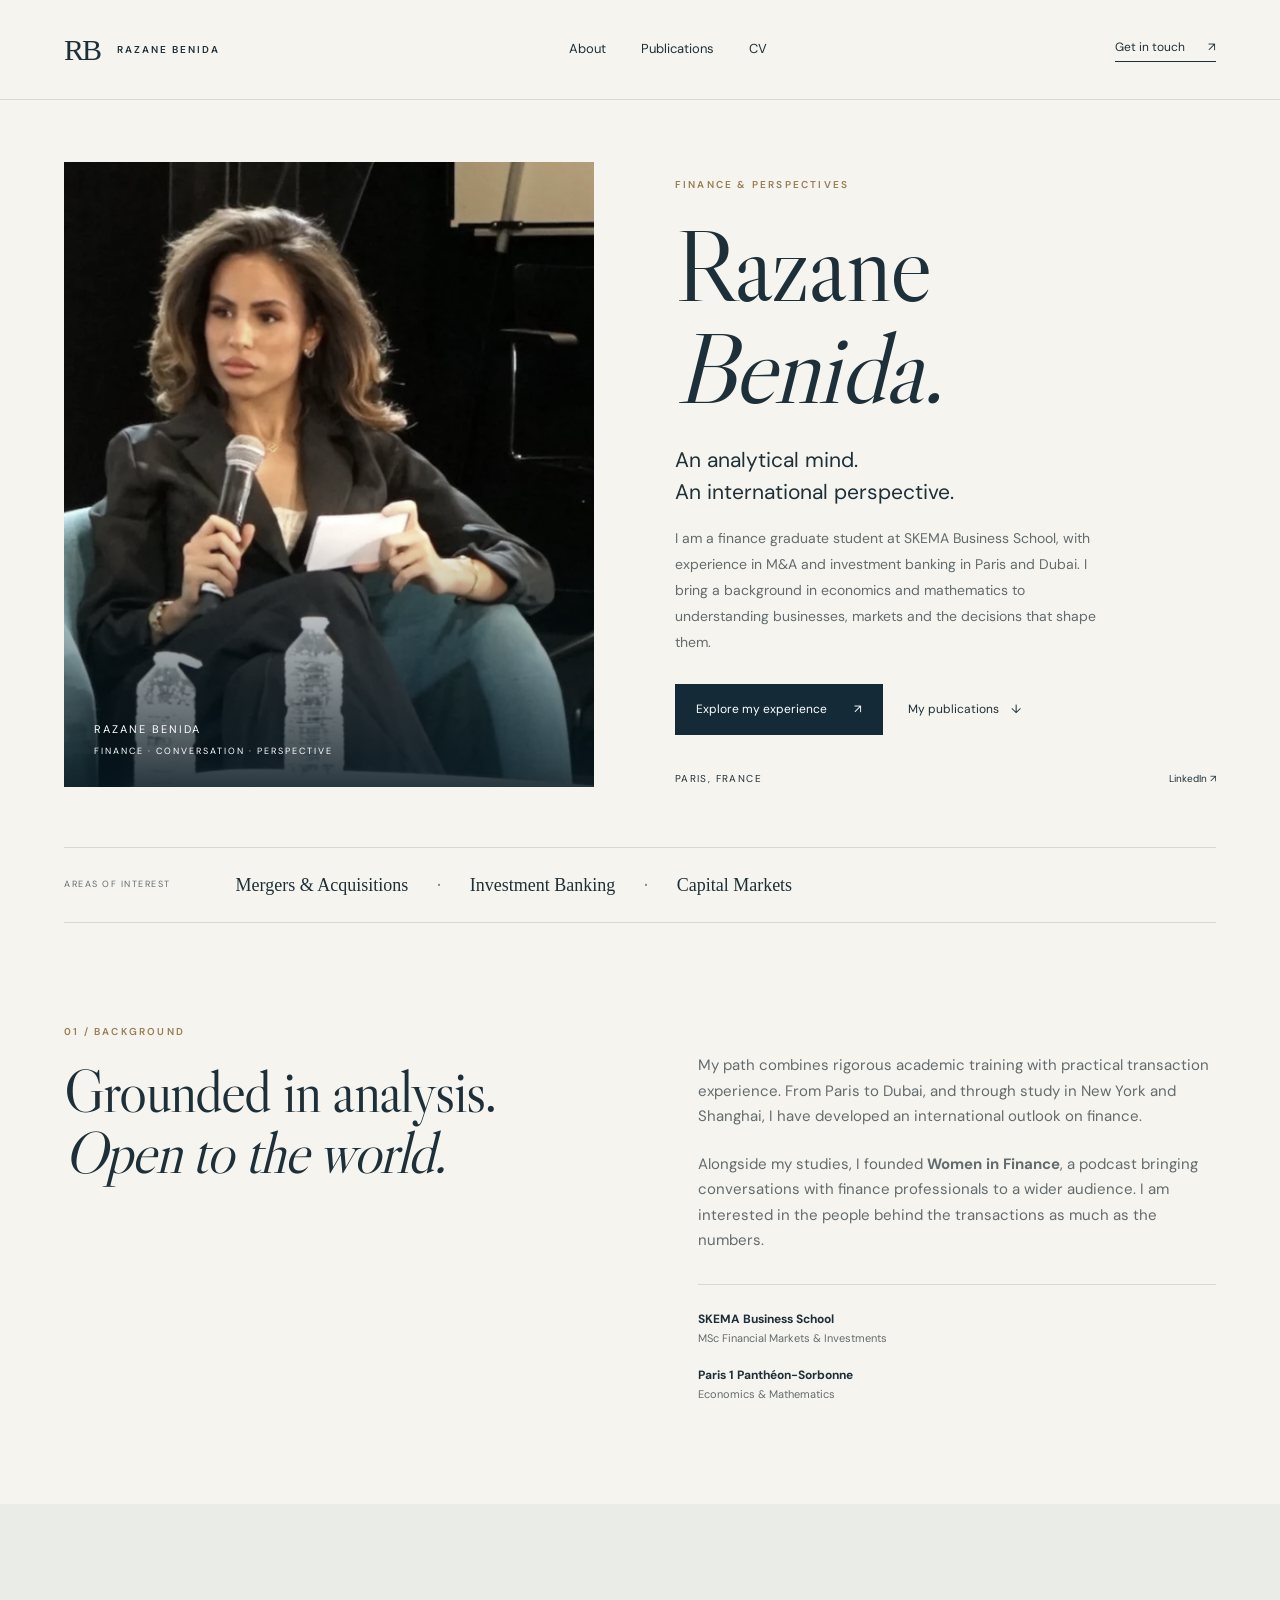
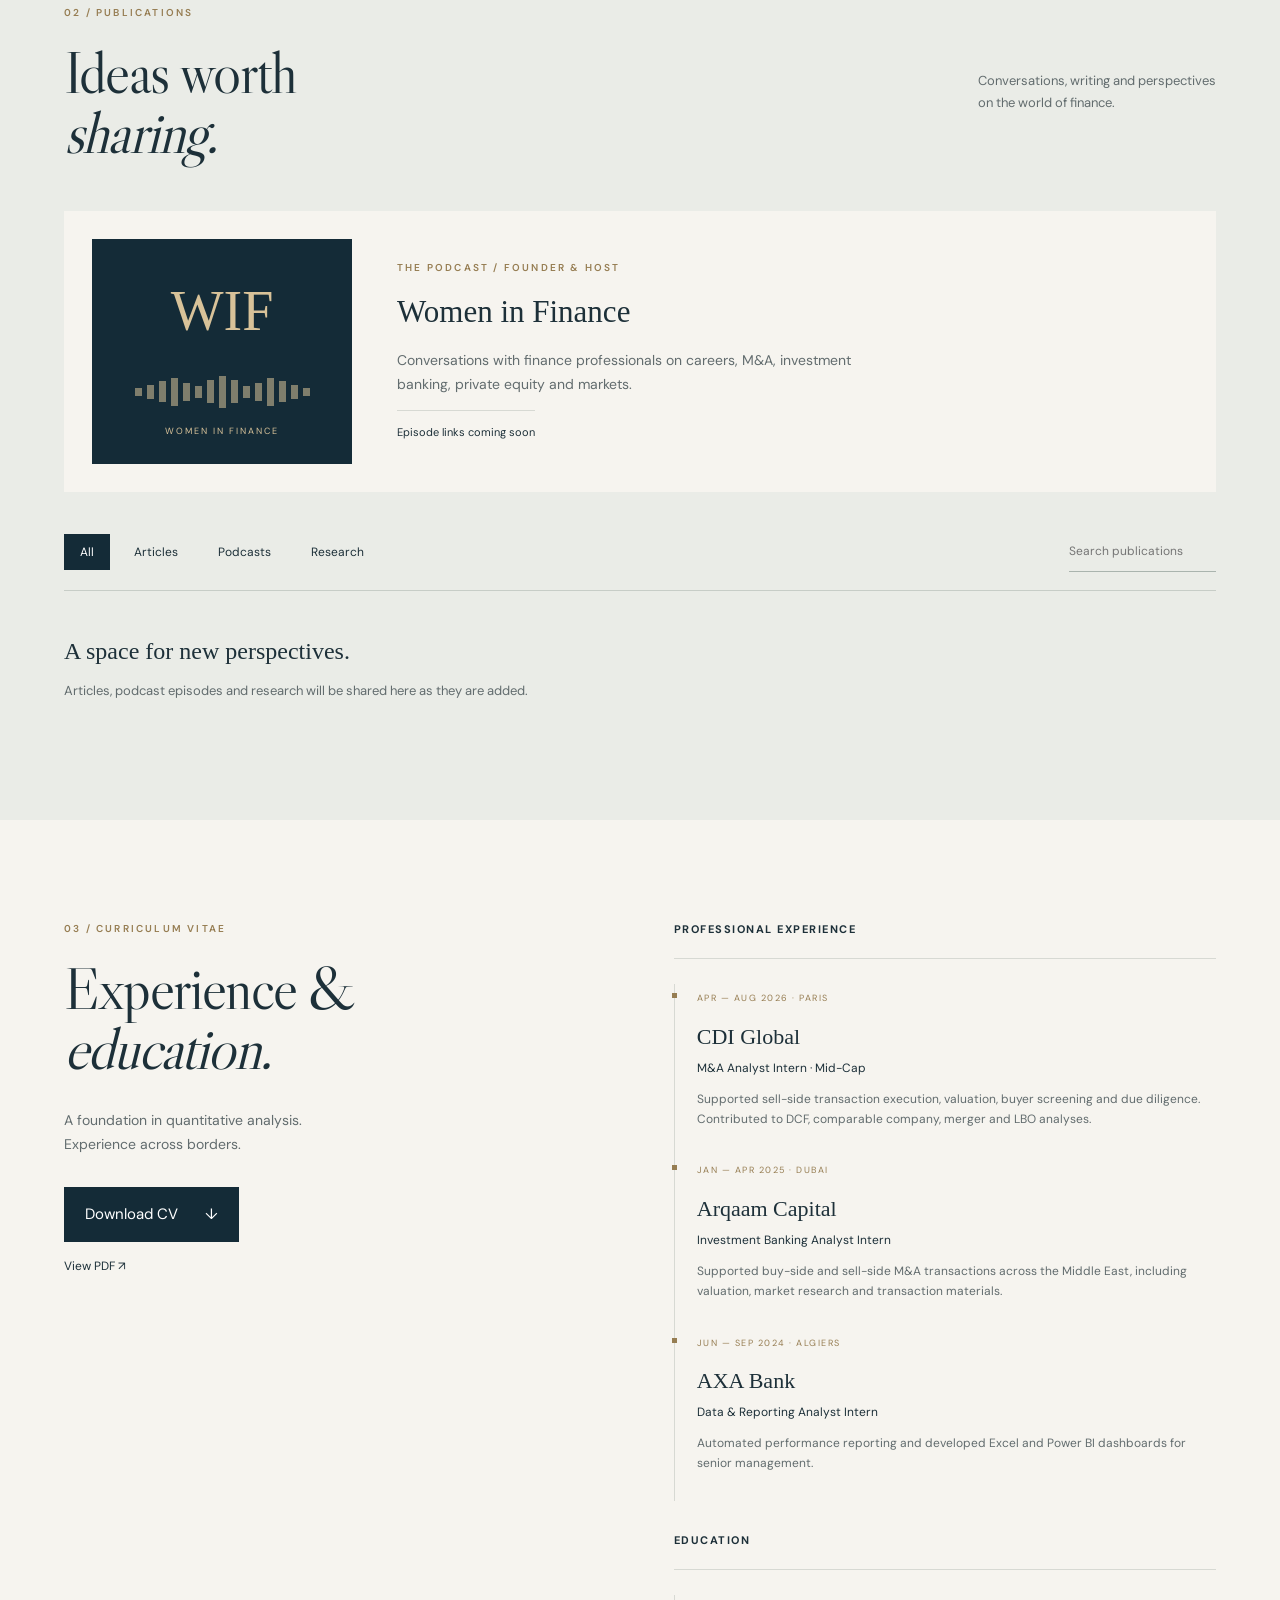
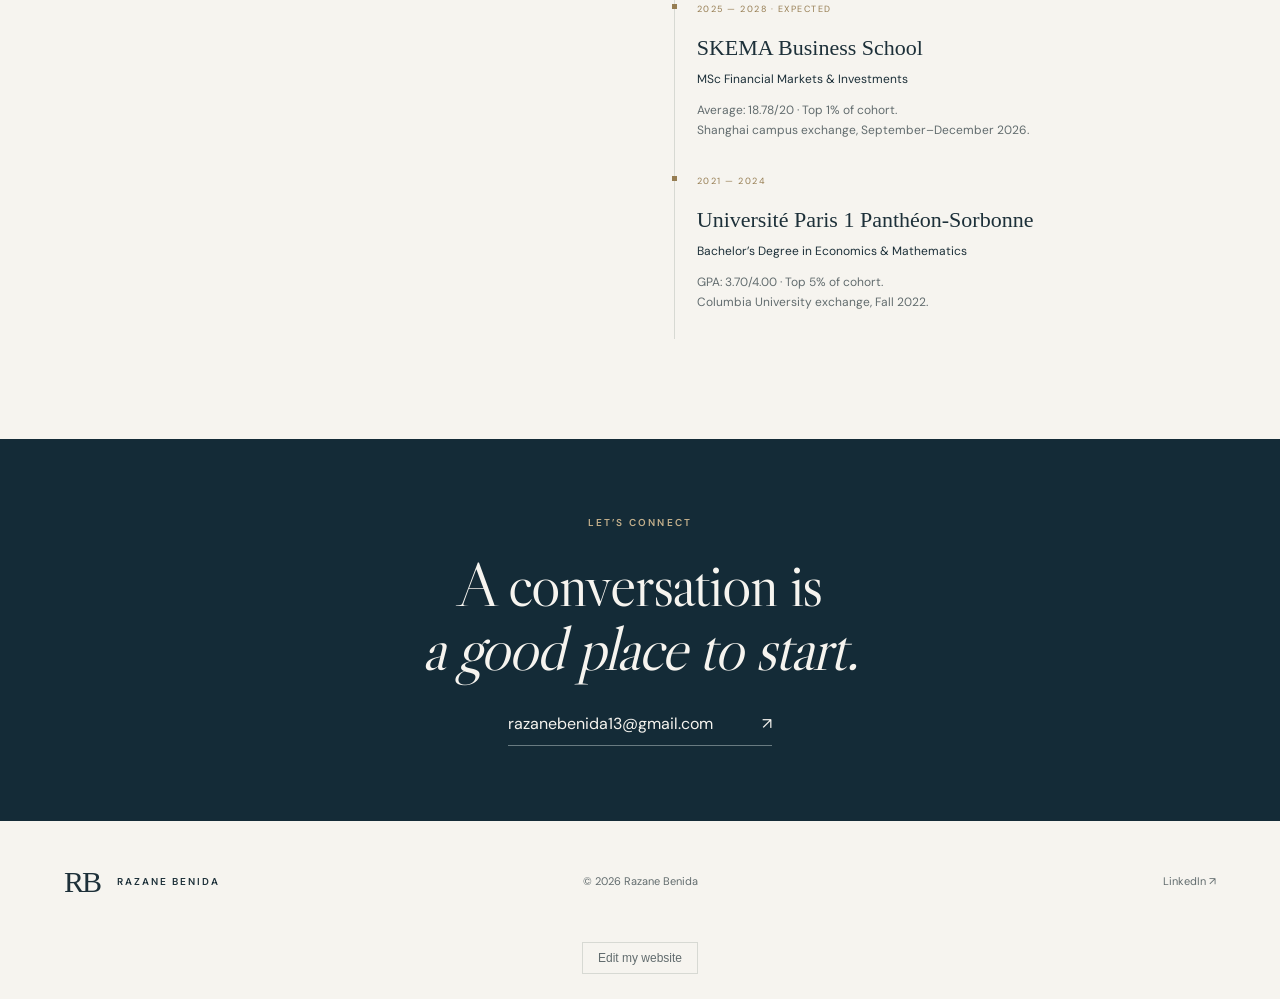
==== index.html @ 649f497b "Add files via upload" ====
<!doctype html>
<html lang="en"><head><meta charset="utf-8"><meta name="viewport" content="width=device-width, initial-scale=1"><title>Razane Benida | Finance, M&amp;A &amp; Perspectives</title><meta name="description" content="Discover Razane Benida’s experience in M&A and investment banking, academic background, and Women in Finance podcast."><meta name="theme-color" content="#142b37"><meta property="og:title" content="Razane Benida | Finance & Perspectives"><meta property="og:description" content="Experience, ideas and conversations across investment banking and finance."><meta property="og:type" content="website"><link rel="icon" href="assets/favicon.svg" type="image/svg+xml"><link rel="stylesheet" href="styles.css"><script type="application/ld+json">{"@context":"https://schema.org","@type":"Person","name":"Razane Benida","jobTitle":"MSc Financial Markets & Investments student","alumniOf":[{"@type":"CollegeOrUniversity","name":"Université Paris 1 Panthéon-Sorbonne"}],"sameAs":["https://www.linkedin.com/in/razane-benida"]}</script><script src="publications.js" defer></script><script src="site-content.js" defer></script><script src="script.js" defer></script><script src="editor.js" defer></script><link rel="stylesheet" href="editor.css"></head>
<body><a class="skip" href="#main">Skip to content</a><header><a class="brand" href="#about" aria-label="Razane Benida home">RB<span>RAZANE BENIDA</span></a><nav aria-label="Main navigation"><a href="#about">About</a><a href="#publications">Publications</a><a href="#cv">CV</a></nav><a class="header-contact" href="mailto:razanebenida13@gmail.com">Get in touch <span>↗</span></a></header>
<main id="main"><section class="hero" id="about"><div class="portrait"><img src="assets/razane-benida.png" alt="Razane Benida speaking into a microphone at a panel discussion" width="698" height="692"><div class="portrait-caption"><span>RAZANE BENIDA</span><span>FINANCE · CONVERSATION · PERSPECTIVE</span></div></div><div class="intro"><p class="eyebrow">FINANCE &amp; PERSPECTIVES</p><h1>Razane<br><em>Benida.</em></h1><p class="lead">An analytical mind.<br>An international perspective.</p><p class="bio">I am a finance graduate student at SKEMA Business School, with experience in M&amp;A and investment banking in Paris and Dubai. I bring a background in economics and mathematics to understanding businesses, markets and the decisions that shape them.</p><div class="hero-links"><a class="button" href="#cv">Explore my experience <span>↗</span></a><a class="text-link" href="#publications">My publications <span>↓</span></a></div><div class="intro-foot"><span>PARIS, FRANCE</span><a href="https://www.linkedin.com/in/razane-benida" target="_blank" rel="noopener noreferrer">LinkedIn ↗</a></div></div></section>
<div class="focus-strip"><span>AREAS OF INTEREST</span><p>Mergers &amp; Acquisitions <b>·</b> Investment Banking <b>·</b> Capital Markets</p></div>
<section class="section journey"><div class="section-heading"><p class="eyebrow">01 / BACKGROUND</p><h2>Grounded in analysis.<br><em>Open to the world.</em></h2></div><div class="journey-copy"><p>My path combines rigorous academic training with practical transaction experience. From Paris to Dubai, and through study in New York and Shanghai, I have developed an international outlook on finance.</p><p>Alongside my studies, I founded <strong>Women in Finance</strong>, a podcast bringing conversations with finance professionals to a wider audience. I am interested in the people behind the transactions as much as the numbers.</p><div class="credentials"><div><strong>SKEMA Business School</strong><span>MSc Financial Markets &amp; Investments</span></div><div><strong>Paris 1 Panthéon-Sorbonne</strong><span>Economics &amp; Mathematics</span></div></div></div></section>
<section class="publications section" id="publications"><div class="publication-top"><div><p class="eyebrow">02 / PUBLICATIONS</p><h2>Ideas worth<br><em>sharing.</em></h2></div><p class="section-note">Conversations, writing and perspectives<br>on the world of finance.</p></div><article class="podcast-feature"><div class="podcast-art" aria-hidden="true"><span>WIF</span><div class="wave"><i style="height:8px"></i><i style="height:14px"></i><i style="height:21px"></i><i style="height:28px"></i><i style="height:18px"></i><i style="height:12px"></i><i style="height:23px"></i><i style="height:32px"></i><i style="height:23px"></i><i style="height:12px"></i><i style="height:18px"></i><i style="height:28px"></i><i style="height:21px"></i><i style="height:14px"></i><i style="height:8px"></i></div><small>WOMEN IN FINANCE</small></div><div><p class="eyebrow">THE PODCAST / FOUNDER &amp; HOST</p><h3>Women in Finance</h3><p>Conversations with finance professionals on careers, M&amp;A, investment banking, private equity and markets.</p><span class="soon">Episode links coming soon</span></div></article><div class="publication-controls"><div class="filters" role="group" aria-label="Filter publications"><button class="active" data-filter="All" aria-pressed="true">All</button><button data-filter="Article" aria-pressed="false">Articles</button><button data-filter="Podcast" aria-pressed="false">Podcasts</button><button data-filter="Research" aria-pressed="false">Research</button></div><label class="search-label"><span class="sr-only">Search publications</span><input id="search" type="search" placeholder="Search publications" autocomplete="off"></label></div><div id="publication-list" aria-live="polite"></div><noscript><p>Articles and episode links will be added soon. Enable JavaScript to search the publication library.</p></noscript></section>
<section class="section cv" id="cv"><div class="cv-heading"><p class="eyebrow">03 / CURRICULUM VITAE</p><h2>Experience &amp;<br><em>education.</em></h2><p>A foundation in quantitative analysis.<br>Experience across borders.</p><a class="button" href="assets/Razane_Benida_CV.pdf" download>Download CV <span>↓</span></a><a class="cv-view" href="assets/Razane_Benida_CV.pdf" target="_blank" rel="noopener">View PDF ↗</a></div><div class="timeline"><h3>Professional experience</h3><article><span class="date">APR — AUG 2026 · PARIS</span><h4>CDI Global</h4><p class="role">M&amp;A Analyst Intern · Mid-Cap</p><p>Supported sell-side transaction execution, valuation, buyer screening and due diligence. Contributed to DCF, comparable company, merger and LBO analyses.</p></article><article><span class="date">JAN — APR 2025 · DUBAI</span><h4>Arqaam Capital</h4><p class="role">Investment Banking Analyst Intern</p><p>Supported buy-side and sell-side M&amp;A transactions across the Middle East, including valuation, market research and transaction materials.</p></article><article><span class="date">JUN — SEP 2024 · ALGIERS</span><h4>AXA Bank</h4><p class="role">Data &amp; Reporting Analyst Intern</p><p>Automated performance reporting and developed Excel and Power BI dashboards for senior management.</p></article><h3 class="education-title">Education</h3><article><span class="date">2025 — 2028 · EXPECTED</span><h4>SKEMA Business School</h4><p class="role">MSc Financial Markets &amp; Investments</p><p>Average: 18.78/20 · Top 1% of cohort.<br>Shanghai campus exchange, September–December 2026.</p></article><article><span class="date">2021 — 2024</span><h4>Université Paris 1 Panthéon-Sorbonne</h4><p class="role">Bachelor’s Degree in Economics &amp; Mathematics</p><p>GPA: 3.70/4.00 · Top 5% of cohort.<br>Columbia University exchange, Fall 2022.</p></article></div></section>
<section class="contact"><p class="eyebrow">LET’S CONNECT</p><h2>A conversation is<br><em>a good place to start.</em></h2><a href="mailto:razanebenida13@gmail.com">razanebenida13@gmail.com <span>↗</span></a></section></main><footer><a class="brand" href="#about">RB<span>RAZANE BENIDA</span></a><span class="copyright">© <span id="year">2026</span> Razane Benida</span><a href="https://www.linkedin.com/in/razane-benida" target="_blank" rel="noopener noreferrer">LinkedIn ↗</a></footer><button id="open-editor" class="edit-launch" type="button">Edit my website</button></body></html>
---- styles.css ----
@import url('https://fonts.googleapis.com/css2?family=DM+Sans:wght@400;450;500;600;700&family=Libre+Caslon+Display&display=swap');
:root{--navy:#142b37;--ink:#1d3039;--paper:#f6f4ef;--muted:#626c6e;--line:#d7d9d3;--gold:#967d52}*{box-sizing:border-box}html{scroll-behavior:smooth;scroll-padding-top:95px}body{margin:0;background:var(--paper);color:var(--ink);font-family:'DM Sans',Arial,sans-serif;font-size:15px;line-height:1.7}a{color:inherit;text-decoration:none}button,input{font:inherit}a,button,input{outline-offset:5px}a:focus-visible,button:focus-visible,input:focus-visible{outline:2px solid var(--gold)}header{height:100px;max-width:1440px;padding:0 5%;margin:auto;display:flex;align-items:center;justify-content:space-between;border-bottom:1px solid var(--line)}.brand{display:flex;align-items:center;gap:17px;font-family:Georgia,serif;font-size:30px;letter-spacing:-2px}.brand span{font-family:'DM Sans',Arial,sans-serif;font-size:10px;letter-spacing:2px;font-weight:600}nav{display:flex;gap:35px;font-size:13px}nav a:hover,.text-link:hover{color:var(--gold)}.header-contact{font-size:12px;border-bottom:1px solid var(--ink);padding-bottom:4px}.header-contact span{margin-left:20px}main{max-width:1440px;margin:auto}.hero{display:grid;grid-template-columns:46% 54%;padding:62px 5% 60px;gap:0}.portrait{position:relative;align-self:stretch;min-height:550px;background:#192a2b;overflow:hidden}.portrait img{width:100%;height:100%;position:absolute;object-fit:cover;object-position:46% center;filter:saturate(.65)}.portrait:after{content:'';position:absolute;inset:60% 0 0;background:linear-gradient(transparent,rgba(4,20,28,.85))}.portrait-caption{position:absolute;bottom:28px;left:30px;right:25px;z-index:1;display:flex;flex-direction:column;gap:5px;color:white;font-size:9px;letter-spacing:2px}.portrait-caption span:first-child{font-size:11px}.intro{padding:14px 0 0 13%;display:flex;flex-direction:column}.eyebrow{font-size:10px;letter-spacing:2.2px;font-weight:600;margin:0 0 22px;color:var(--gold)}h1,h2,h3,h4,p{margin-top:0}h1,h2{font-family:'Libre Caslon Display',Georgia,serif;font-weight:400;letter-spacing:-1.8px;line-height:1.02}h1{font-size:100px;margin-bottom:26px}h1 em,h2 em{font-weight:400}h2{font-size:59px;margin-bottom:30px}.lead{font-size:21px;line-height:1.5;margin-bottom:18px}.bio{font-size:14px;color:var(--muted);max-width:430px;line-height:1.85}.hero-links{display:flex;align-items:center;gap:25px;margin-top:15px;font-size:12px}.button{background:var(--navy);color:#fff;padding:15px 21px;display:inline-flex;align-items:center;gap:27px;transition:background .2s}.button:hover{background:#355563}.text-link{white-space:nowrap}.text-link span{margin-left:9px}.intro-foot{margin-top:auto;padding-top:35px;display:flex;justify-content:space-between;font-size:10px;letter-spacing:1.4px}.intro-foot a{letter-spacing:0}.focus-strip{margin:0 5%;border-block:1px solid var(--line);display:flex;align-items:center;gap:65px;padding:22px 0}.focus-strip>span{font-size:9px;letter-spacing:1.5px;color:var(--muted)}.focus-strip p{margin:0;font-family:Georgia,serif;font-size:18px}.focus-strip b{font-weight:400;color:var(--gold);padding:0 24px}.section{padding:100px 5%;scroll-margin-top:25px}.journey{display:grid;grid-template-columns:1fr 1fr;gap:10%}.journey-copy{padding-top:30px;color:var(--muted)}.journey-copy p{margin-bottom:22px}.credentials{border-top:1px solid var(--line);margin-top:30px;padding-top:24px;display:grid;gap:17px}.credentials strong,.credentials span{display:block;font-size:12px}.credentials strong{color:var(--ink)}.credentials span{font-size:11px}.publications{background:#eaece7}.publication-top{display:flex;justify-content:space-between;align-items:center}.section-note{font-size:13px;color:var(--muted)}.podcast-feature{display:grid;grid-template-columns:260px 1fr;background:var(--paper);gap:45px;padding:28px;margin:18px 0 40px;align-items:center}.podcast-art{background:var(--navy);color:#d8c299;min-height:225px;text-align:center;padding:25px;display:flex;flex-direction:column;justify-content:space-between}.podcast-art>span{font-family:Georgia,serif;font-size:56px}.podcast-art small{font-size:9px;letter-spacing:2px}.wave{font-size:23px;letter-spacing:3px;opacity:.55}.podcast-feature .eyebrow{margin-bottom:10px}.podcast-feature h3{font-family:Georgia,serif;font-size:31px;font-weight:400;margin-bottom:10px}.podcast-feature p:not(.eyebrow){color:var(--muted);max-width:510px;font-size:14px}.soon{font-size:11px;border-top:1px solid var(--line);padding-top:12px;display:inline-block}.publication-controls{display:flex;justify-content:space-between;gap:20px;align-items:center;border-bottom:1px solid #c7cdc7;padding-bottom:18px}.filters{display:flex;gap:8px;flex-wrap:wrap}.filters button{border:0;padding:8px 16px;cursor:pointer;background:transparent;font-size:12px;color:var(--ink)}.filters button.active{background:var(--navy);color:white}.search-label input{background:transparent;border:0;border-bottom:1px solid #aab4ae;padding:9px 0;font-size:12px;border-radius:0;max-width:100%}.empty{padding:40px 0 5px;color:var(--muted);font-size:13px}.empty strong{display:block;color:var(--ink);font-family:Georgia,serif;font-weight:400;font-size:24px;margin-bottom:8px}.publication-item{padding:28px 0;border-bottom:1px solid var(--line);display:grid;grid-template-columns:130px 1fr;gap:20px}.publication-item h3{font-family:Georgia,serif;font-size:25px;font-weight:400;margin-bottom:7px}.publication-item p{font-size:13px;color:var(--muted)}.publication-item a{font-size:12px;border-bottom:1px solid var(--gold)}.cv{display:grid;grid-template-columns:1fr 1.15fr;gap:12%}.cv-heading{align-self:start;position:sticky;top:45px}.cv-heading>p:not(.eyebrow){color:var(--muted);font-size:14px;margin-bottom:30px}.cv-view{display:block;margin-top:14px;font-size:12px}.timeline h3{font-size:11px;letter-spacing:1.5px;text-transform:uppercase;border-bottom:1px solid var(--line);padding-bottom:20px;margin-bottom:25px}.timeline article{padding:0 0 27px 22px;border-left:1px solid var(--line);position:relative}.timeline article:before{content:'';position:absolute;width:5px;height:5px;top:9px;left:-3px;background:var(--gold)}.date{font-size:9px;letter-spacing:1.5px;color:var(--gold)}.timeline h4{font-family:Georgia,serif;font-size:22px;font-weight:400;margin:8px 0 3px}.timeline .role{font-size:12px;color:var(--ink);margin-bottom:10px}.timeline p{font-size:12px;color:var(--muted);margin-bottom:0}.education-title{margin-top:30px}.contact{background:var(--navy);color:var(--paper);padding:75px 10%;text-align:center}.contact .eyebrow{color:#c4b08c}.contact h2{font-size:62px}.contact>a{display:inline-block;font-size:16px;padding-bottom:8px;border-bottom:1px solid #697b81}.contact>a span{margin-left:45px}footer{display:flex;align-items:center;justify-content:space-between;max-width:1440px;margin:auto;padding:35px 5%;font-size:11px;color:var(--muted)}footer .brand{color:var(--ink)}.sr-only,.skip{position:absolute;width:1px;height:1px;overflow:hidden;clip:rect(0,0,0,0)}.skip:focus{clip:auto;width:auto;height:auto;left:12px;top:12px;background:white;padding:10px;z-index:5}@media(min-width:1440px){.portrait{min-height:630px}}@media(max-width:1000px){h1{font-size:78px}.intro{padding-left:9%}.hero-links{flex-direction:column;align-items:flex-start;gap:15px}.portrait{min-height:580px}h2{font-size:48px}.focus-strip{gap:30px}.focus-strip b{padding:0 10px}.brand span{font-size:9px;letter-spacing:1px}.journey{gap:6%}.cv{gap:8%}}@media(max-width:700px){header{height:80px;flex-wrap:wrap}.brand{font-size:26px}.brand span{font-size:8px}nav{gap:17px;font-size:11px}.header-contact{display:none}.hero{grid-template-columns:1fr;padding-top:25px;gap:30px}.portrait{min-height:420px;height:68vh;max-height:550px}.portrait img{object-position:center 38%}.intro{padding:0 3%}.intro .eyebrow{margin-bottom:18px}h1{font-size:80px}.lead{font-size:21px}.hero-links{flex-direction:row;flex-wrap:wrap;align-items:center}.intro-foot{padding-top:30px}.focus-strip{display:block;padding:20px 0}.focus-strip p{font-size:14px;margin-top:8px}.focus-strip b{padding:0 5px}.section{padding:65px 7%}.journey,.cv{grid-template-columns:1fr;gap:18px}.journey-copy{padding-top:0}.publication-top{display:block}.section-note{margin-bottom:25px}.podcast-feature{grid-template-columns:1fr;gap:25px;padding:22px}.podcast-art{min-height:240px}.publication-controls{align-items:flex-start;flex-direction:column}.filters{gap:2px}.filters button{padding:8px 13px}.search-label,.search-label input{width:100%}.cv-heading{position:static;margin-bottom:30px}.contact{padding:60px 7%}.contact h2{font-size:46px}.contact>a{font-size:13px}.contact>a span{margin-left:10px}footer{gap:25px;flex-wrap:wrap}footer .brand span{display:none}.publication-item{grid-template-columns:1fr;gap:5px}}@media(prefers-reduced-motion:reduce){html{scroll-behavior:auto}*{transition:none!important}}
/* Balanced footer and centered podcast artwork. */
footer{display:grid;grid-template-columns:minmax(0,1fr) auto minmax(0,1fr)}
footer>.brand{justify-self:start}footer>.copyright{justify-self:center;text-align:center}footer>a:last-child{justify-self:end}
.podcast-art{min-width:0;overflow:hidden;align-items:center}
.wave{display:flex;align-items:center;justify-content:center;gap:5px;width:100%;max-width:190px;height:36px;letter-spacing:0;flex-shrink:0}
.wave i{display:block;flex:0 1 7px;min-width:2px;background:currentColor}
@media(max-width:420px){footer{grid-template-columns:1fr auto;gap:18px}footer>.copyright{grid-column:1 / -1;grid-row:2;justify-self:center}footer>a:last-child{grid-column:2;grid-row:1}}
---- editor.css ----
.edit-launch{display:block;margin:0 auto 25px;padding:8px 15px;color:#626c6e;background:transparent;border:1px solid #d7d9d3;font:12px Arial;cursor:pointer}.editor{border:0;padding:0;width:min(620px,94vw);max-height:90vh;background:#f6f4ef;color:#142b37;box-shadow:0 20px 100px #0005}.editor::backdrop{background:#142b3799}.editor-inner{padding:28px}.editor h2{font:32px Georgia;margin:0 0 12px;letter-spacing:0}.editor h3{font:20px Georgia;margin:26px 0 12px}.editor p{font-size:13px}.editor label{display:block;font-size:12px;margin:12px 0}.editor input,.editor textarea,.editor select{display:block;width:100%;padding:10px;border:1px solid #b7c2c2;background:white;color:#142b37;font:14px Arial;margin-top:5px}.editor textarea{min-height:90px}.editor button,.edit-toolbar button{padding:10px 14px;border:1px solid #9ba9ab;background:white;color:#142b37;cursor:pointer;font:12px Arial}.editor .primary,.edit-toolbar .primary{background:#142b37;color:white}.editor-actions{display:flex;flex-wrap:wrap;gap:8px;margin:14px 0}.editor small{font-size:11px;display:block}.editor-status{padding:10px;background:#eaece7;font-size:12px;min-height:40px}.edit-toolbar{position:sticky;top:0;z-index:20;background:#fff;padding:12px 5%;border-bottom:1px solid #b7c2c2;display:flex;flex-wrap:wrap;align-items:center;gap:12px;font-size:12px}.editing [data-edit]{outline:1px dashed #967d52;outline-offset:4px;cursor:text}.editor-post{border-top:1px solid #d7d9d3;padding:12px 0;display:flex;align-items:center;justify-content:space-between;gap:10px;font-size:13px}.editor-post span{overflow-wrap:anywhere}.editor-close{float:right}.editor form{margin-bottom:25px}@media print{.edit-launch,.edit-toolbar,.editor{display:none}}
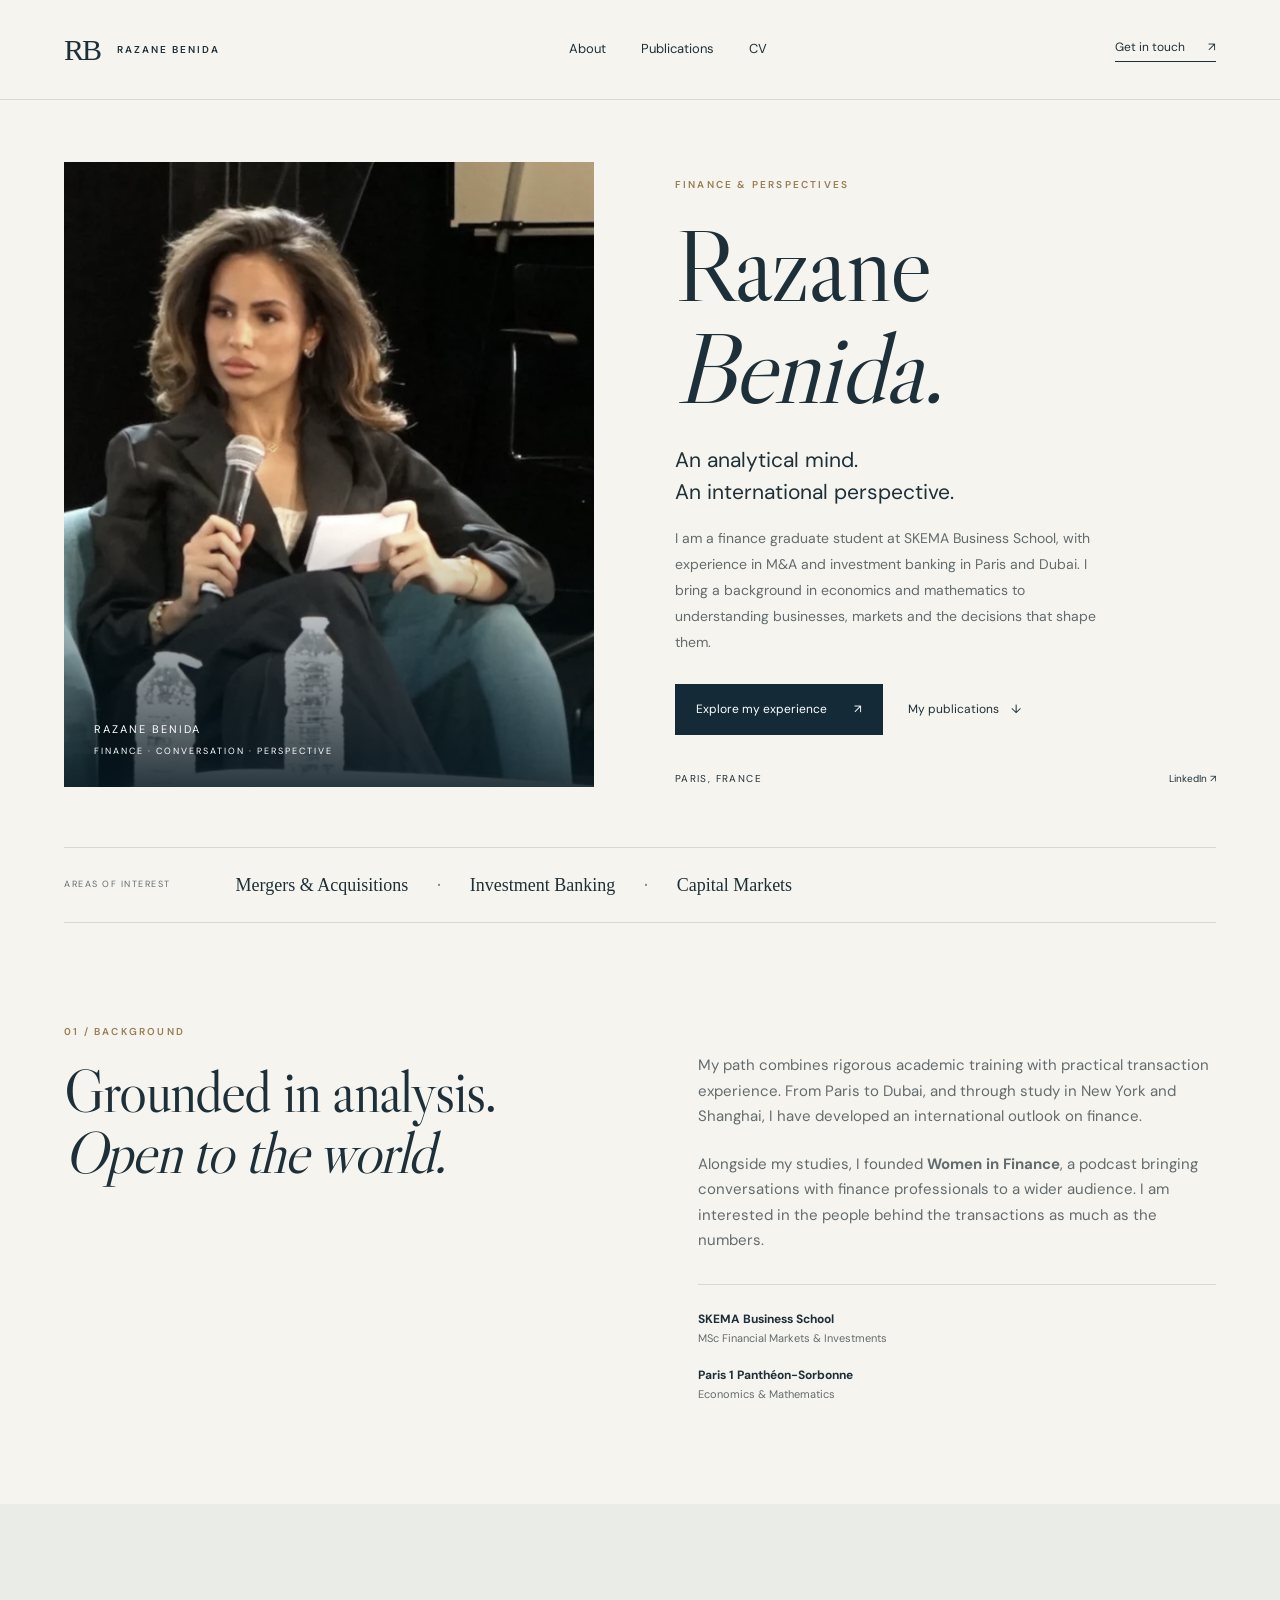
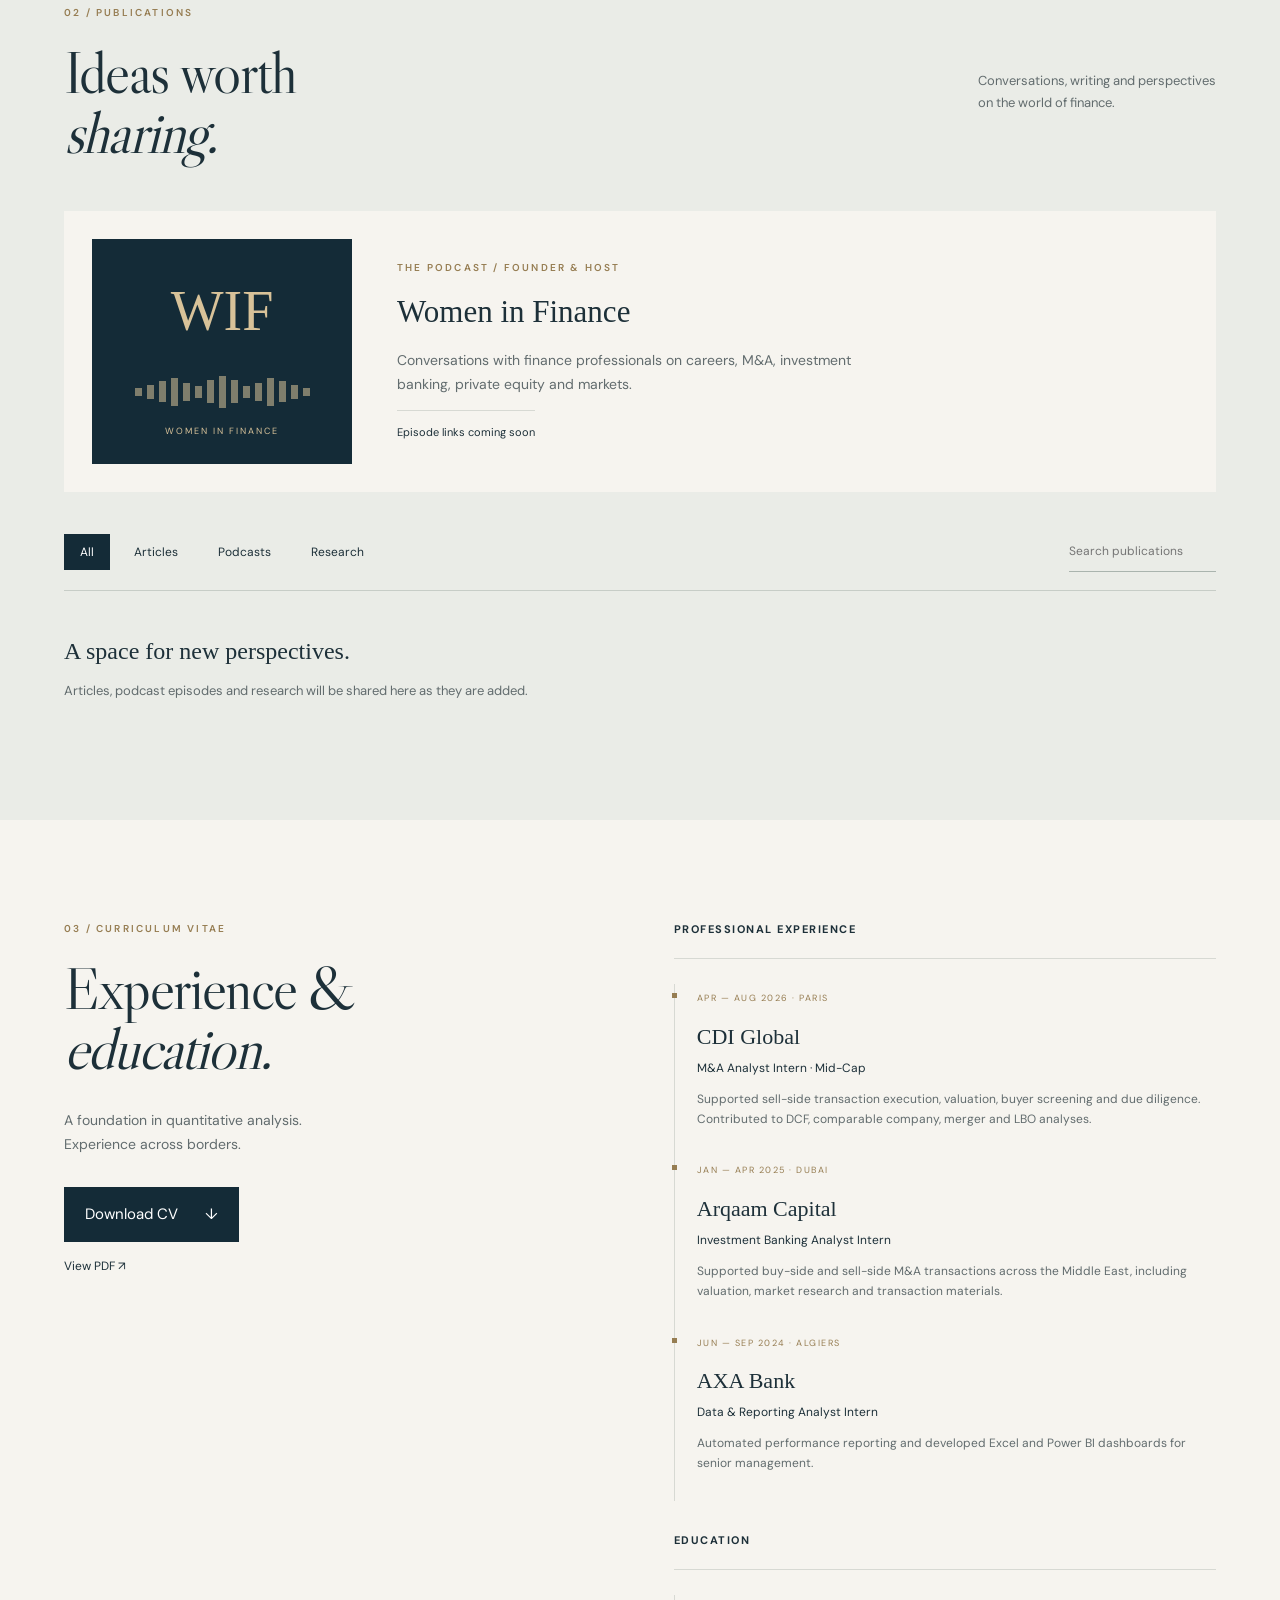
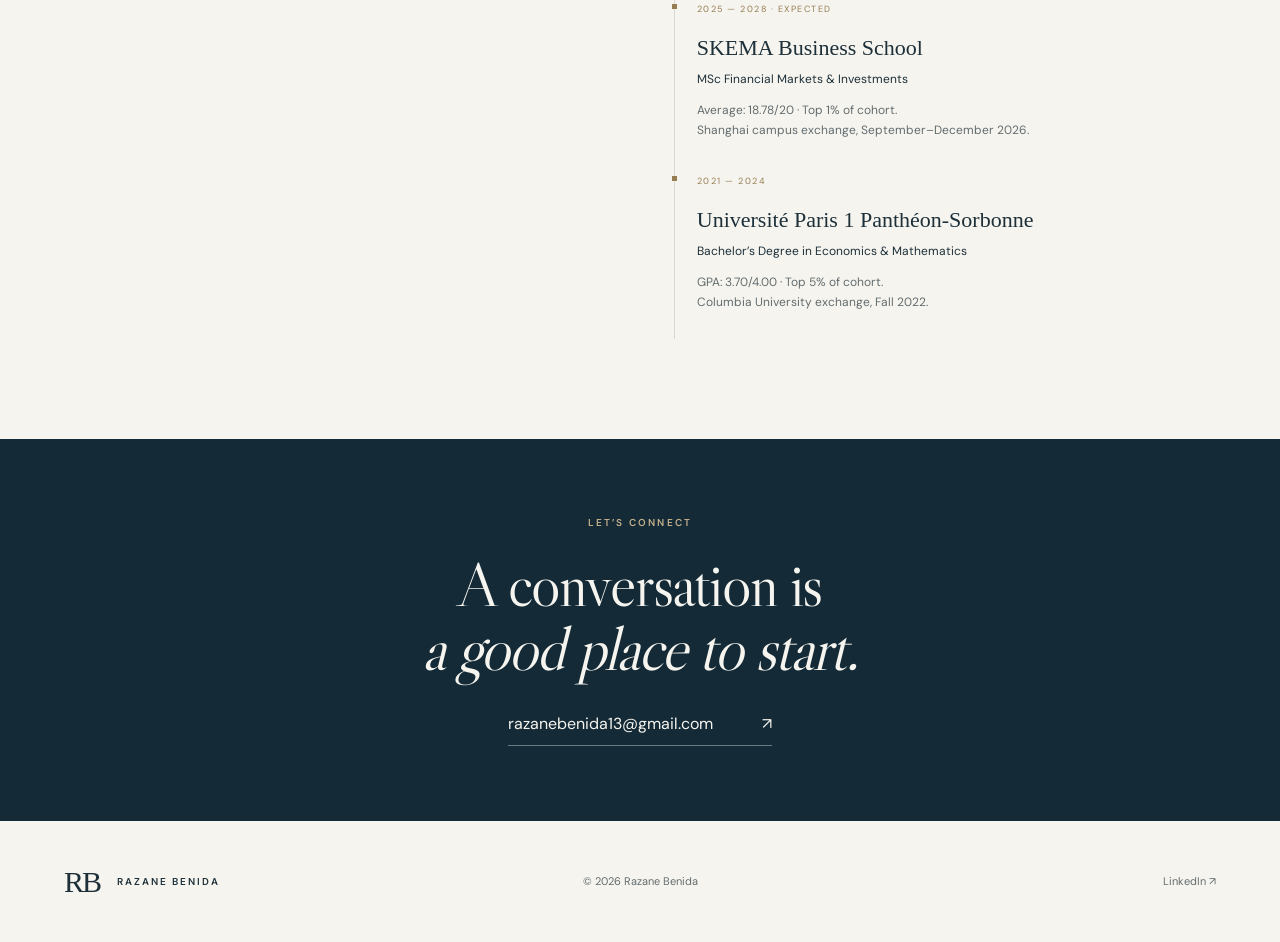
==== commit 6f86496a: "Ajouter la publication automatique du site" ====
--- a/index.html
+++ b/index.html
@@ -1,5 +1,5 @@
 <!doctype html>
-<html lang="en"><head><meta charset="utf-8"><meta name="viewport" content="width=device-width, initial-scale=1"><title>Razane Benida | Finance, M&amp;A &amp; Perspectives</title><meta name="description" content="Discover Razane Benida’s experience in M&A and investment banking, academic background, and Women in Finance podcast."><meta name="theme-color" content="#142b37"><meta property="og:title" content="Razane Benida | Finance & Perspectives"><meta property="og:description" content="Experience, ideas and conversations across investment banking and finance."><meta property="og:type" content="website"><link rel="icon" href="assets/favicon.svg" type="image/svg+xml"><link rel="stylesheet" href="styles.css"><script type="application/ld+json">{"@context":"https://schema.org","@type":"Person","name":"Razane Benida","jobTitle":"MSc Financial Markets & Investments student","alumniOf":[{"@type":"CollegeOrUniversity","name":"Université Paris 1 Panthéon-Sorbonne"}],"sameAs":["https://www.linkedin.com/in/razane-benida"]}</script><script src="publications.js" defer></script><script src="site-content.js" defer></script><script src="script.js" defer></script><script src="editor.js" defer></script><link rel="stylesheet" href="editor.css"></head>
+<html lang="en"><head><meta charset="utf-8"><meta name="viewport" content="width=device-width, initial-scale=1"><title>Razane Benida | Finance, M&amp;A &amp; Perspectives</title><meta name="description" content="Discover Razane Benida’s experience in M&A and investment banking, academic background, and Women in Finance podcast."><meta name="theme-color" content="#142b37"><meta property="og:title" content="Razane Benida | Finance & Perspectives"><meta property="og:description" content="Experience, ideas and conversations across investment banking and finance."><meta property="og:type" content="website"><link rel="icon" href="assets/favicon.svg" type="image/svg+xml"><link rel="stylesheet" href="styles.css"><script type="application/ld+json">{"@context":"https://schema.org","@type":"Person","name":"Razane Benida","jobTitle":"MSc Financial Markets & Investments student","alumniOf":[{"@type":"CollegeOrUniversity","name":"Université Paris 1 Panthéon-Sorbonne"}],"sameAs":["https://www.linkedin.com/in/razane-benida"]}</script><script src="publications.js" defer></script><script src="site-content.js" defer></script><script src="publications-v3.js" defer></script><script src="github-publisher-v4.js" defer></script><script src="editor-v4.js" defer></script><link rel="stylesheet" href="editor.css"><style>.publication-item>div{min-width:0}.publication-item h3,.publication-item p{overflow-wrap:anywhere}.publication-item p{white-space:pre-wrap}.editor details{margin:15px 0}.editor summary{cursor:pointer;font-size:13px}</style><style>.github-connection{border:1px solid #b7c2c2;padding:18px;margin:20px 0}.github-connection h3{margin-top:0}.github-connection details{font-size:12px}.github-connection a{text-decoration:underline}.github-connection li{margin:10px 0}#github-status{padding:12px;background:#eaece7;font-size:13px;margin:12px 0}#github-status[data-state="error"]{background:#f8e4dd;color:#7d291b}[hidden]{display:none!important}</style></head>
 <body><a class="skip" href="#main">Skip to content</a><header><a class="brand" href="#about" aria-label="Razane Benida home">RB<span>RAZANE BENIDA</span></a><nav aria-label="Main navigation"><a href="#about">About</a><a href="#publications">Publications</a><a href="#cv">CV</a></nav><a class="header-contact" href="mailto:razanebenida13@gmail.com">Get in touch <span>↗</span></a></header>
 <main id="main"><section class="hero" id="about"><div class="portrait"><img src="assets/razane-benida.png" alt="Razane Benida speaking into a microphone at a panel discussion" width="698" height="692"><div class="portrait-caption"><span>RAZANE BENIDA</span><span>FINANCE · CONVERSATION · PERSPECTIVE</span></div></div><div class="intro"><p class="eyebrow">FINANCE &amp; PERSPECTIVES</p><h1>Razane<br><em>Benida.</em></h1><p class="lead">An analytical mind.<br>An international perspective.</p><p class="bio">I am a finance graduate student at SKEMA Business School, with experience in M&amp;A and investment banking in Paris and Dubai. I bring a background in economics and mathematics to understanding businesses, markets and the decisions that shape them.</p><div class="hero-links"><a class="button" href="#cv">Explore my experience <span>↗</span></a><a class="text-link" href="#publications">My publications <span>↓</span></a></div><div class="intro-foot"><span>PARIS, FRANCE</span><a href="https://www.linkedin.com/in/razane-benida" target="_blank" rel="noopener noreferrer">LinkedIn ↗</a></div></div></section>
 <div class="focus-strip"><span>AREAS OF INTEREST</span><p>Mergers &amp; Acquisitions <b>·</b> Investment Banking <b>·</b> Capital Markets</p></div>
--- a/styles.css
+++ b/styles.css
@@ -7,3 +7,5 @@
 .wave{display:flex;align-items:center;justify-content:center;gap:5px;width:100%;max-width:190px;height:36px;letter-spacing:0;flex-shrink:0}
 .wave i{display:block;flex:0 1 7px;min-width:2px;background:currentColor}
 @media(max-width:420px){footer{grid-template-columns:1fr auto;gap:18px}footer>.copyright{grid-column:1 / -1;grid-row:2;justify-self:center}footer>a:last-child{grid-column:2;grid-row:1}}
+
+.publication-item>div{min-width:0}.publication-item h3,.publication-item p{overflow-wrap:anywhere}.publication-item p{white-space:pre-wrap}
